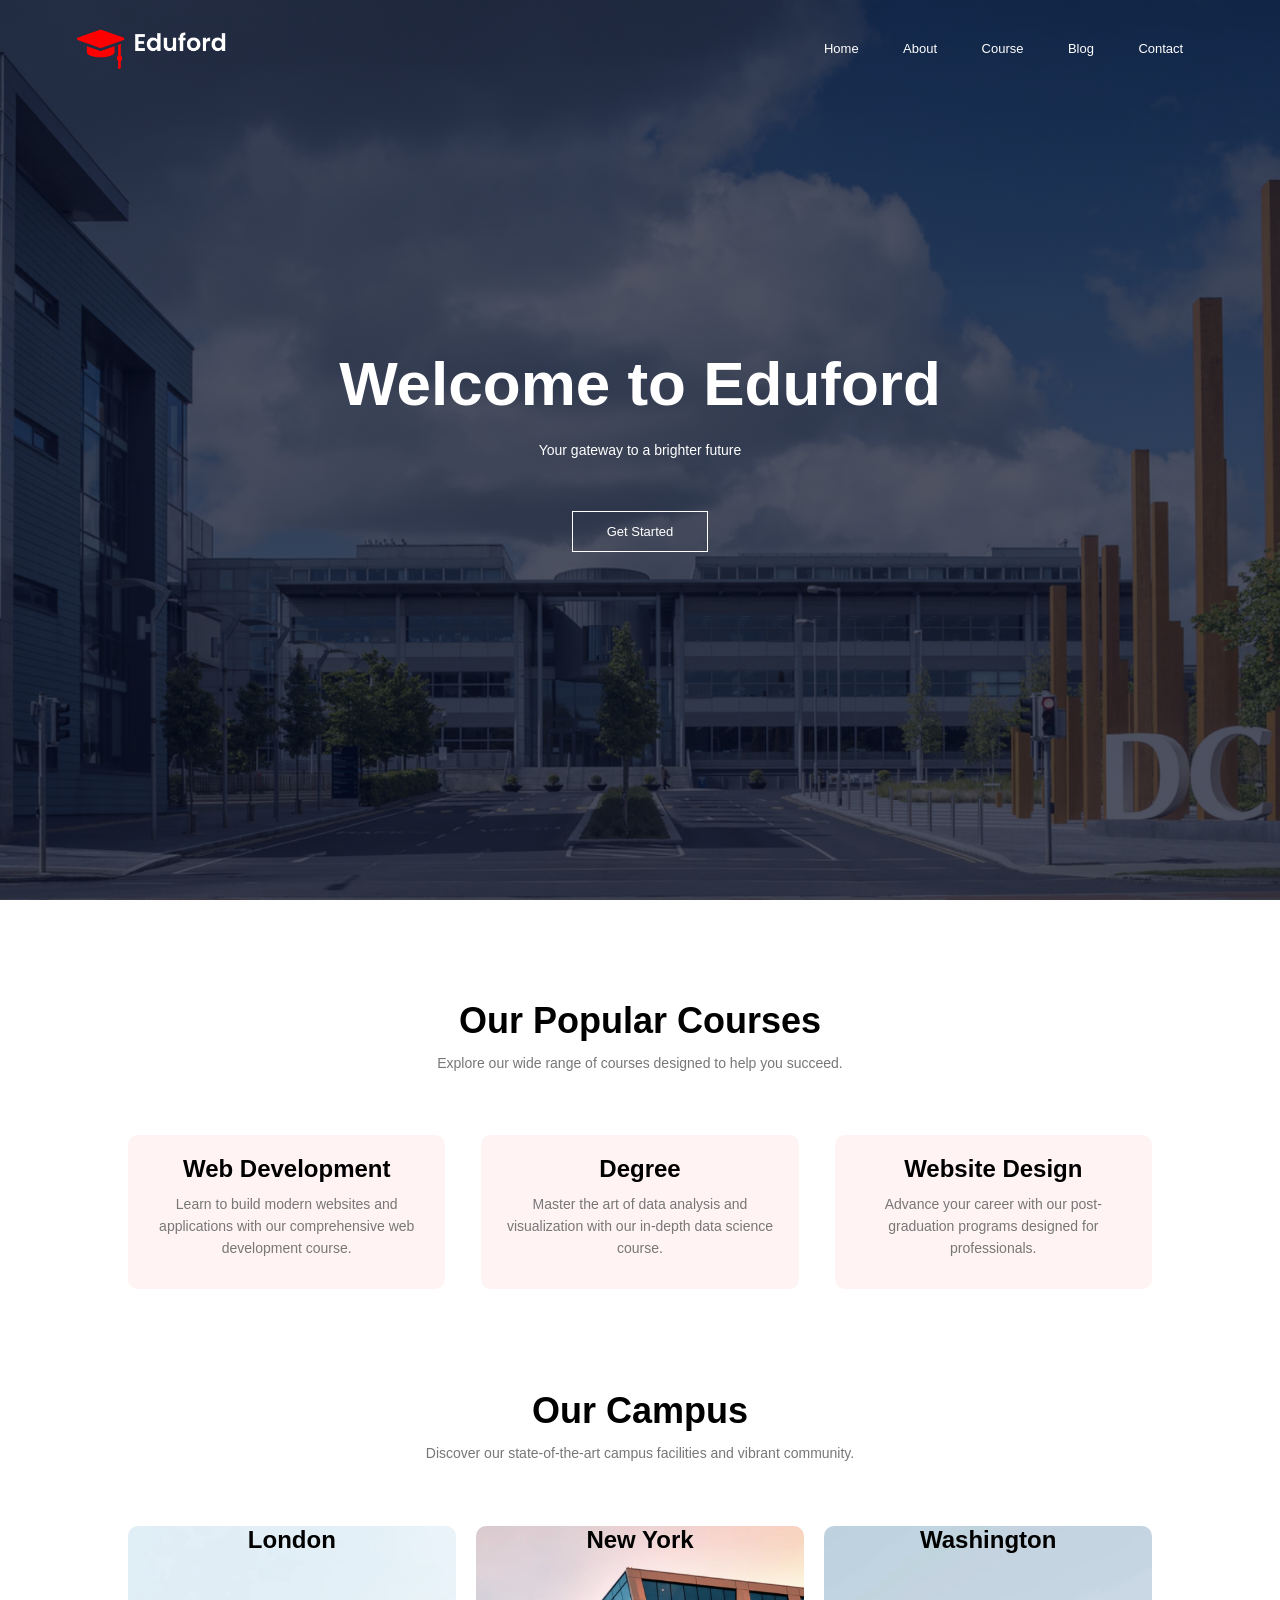
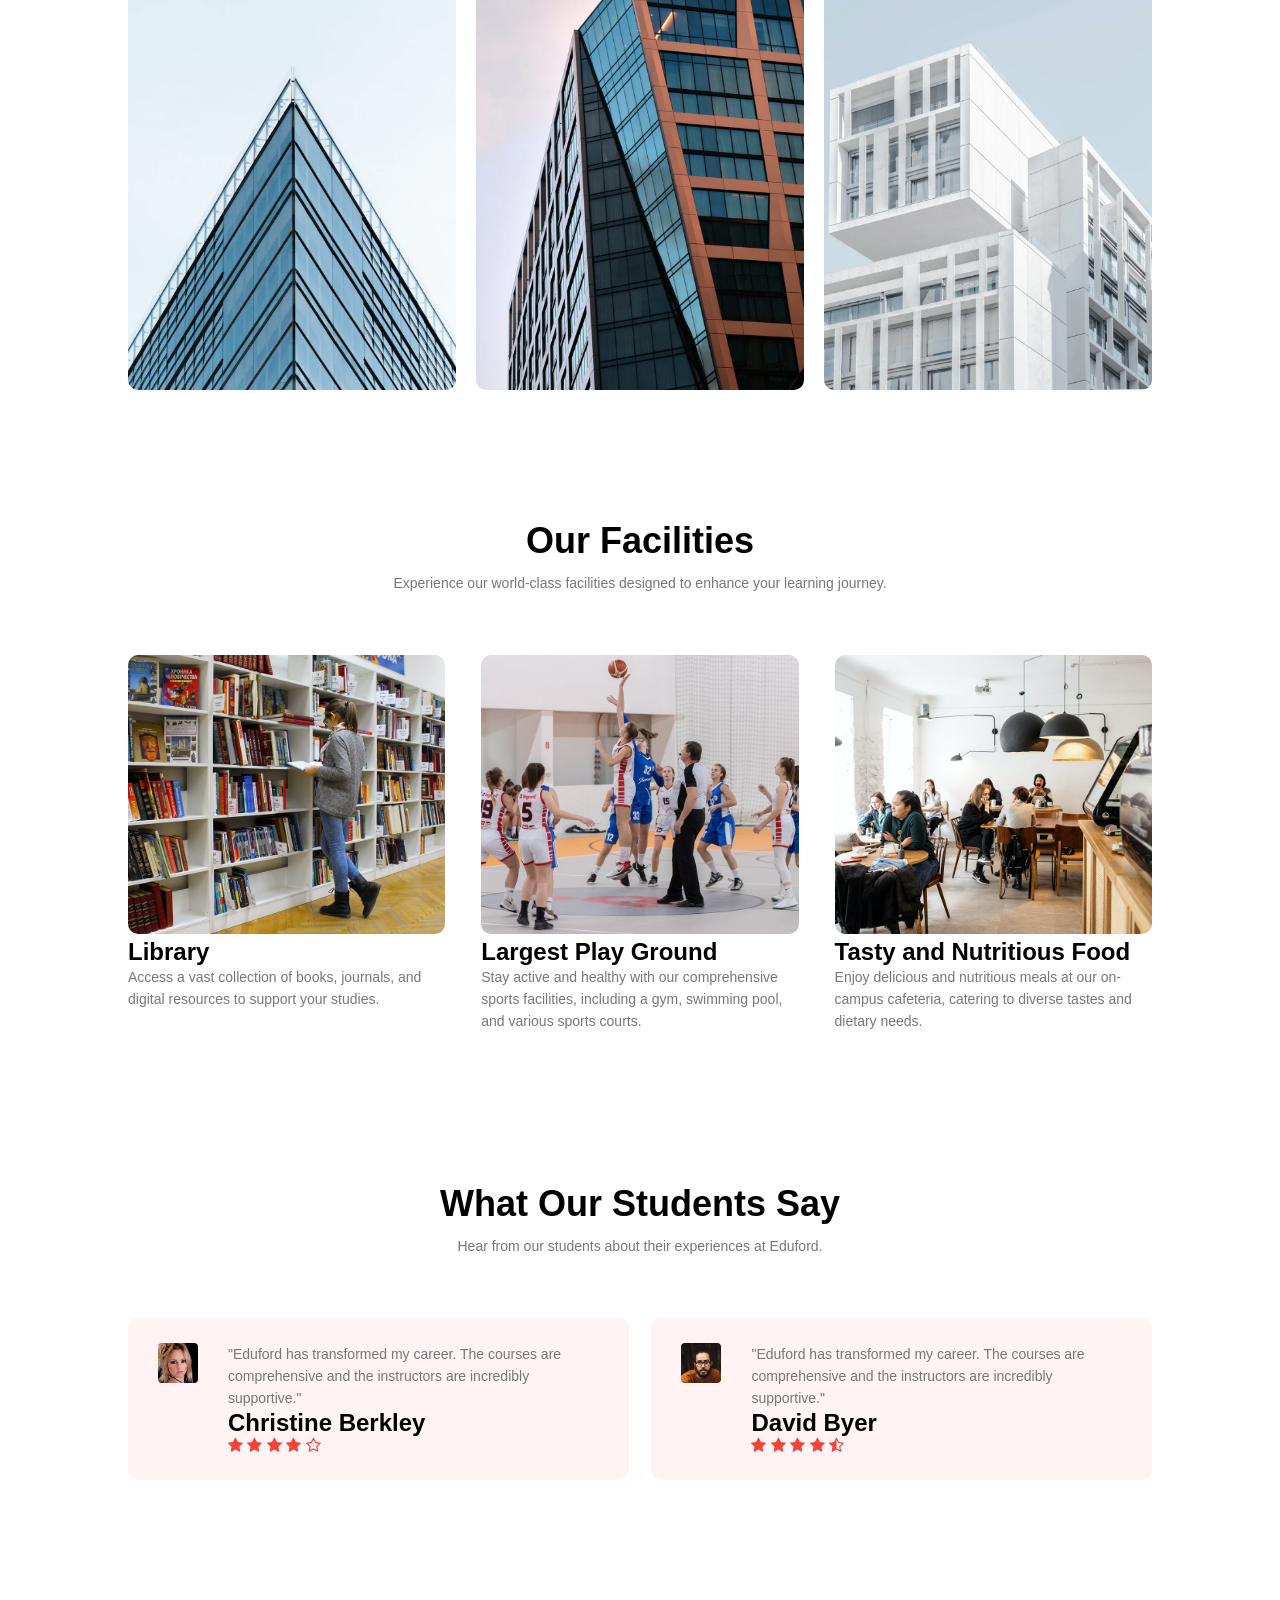
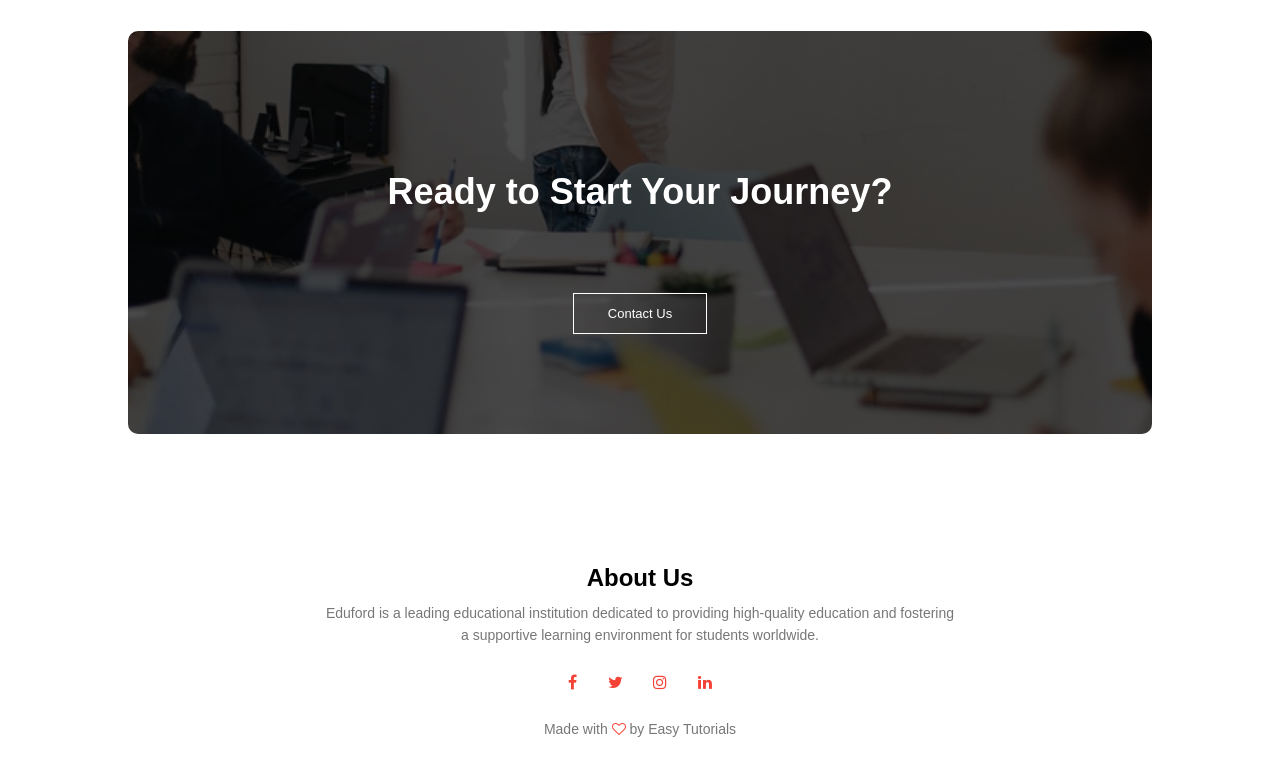
==== index.html @ f051ec17 "Add files via upload" ====
<!doctype html>
<html lang="en">
  <head>
    <meta charset="UTF-8" />
    <meta name="viewport" content="width=device-width, initial-scale=1.0" />
    <title>Eduford Website Design</title>
    <link rel="stylesheet" href="eduford.css" />
    <link
      rel="stylesheet"
      href="https://cdnjs.cloudflare.com/ajax/libs/font-awesome/4.7.0/css/font-awesome.min.css"
    />
  </head>
  <body>
    <!-- Header -->

    <section class="header">
      <nav>
        <a href="index.html"
          ><img src="images/logo.png" alt="Eduford Logo"
        /></a>
        <div class="nav-links" id="nav-links">
          <i class="fa fa-times" onclick="hideMenu()"></i>
          <ul>
            <li><a href="index.html">Home</a></li>
            <li><a href="about.html">About</a></li>
            <li><a href="course.html">Course</a></li>
            <li><a href="blog.html">Blog</a></li>
            <li><a href="contact.html">Contact</a></li>
          </ul>
        </div>
        <i class="fa fa-bars" onclick="showMenu()"></i>
      </nav>
      <div class="text-box">
        <h1>Welcome to Eduford</h1>
        <p>Your gateway to a brighter future</p>
        <a href="" class="hero-btn">Get Started</a>
      </div>
    </section>

    <!-- Course Section -->

    <section class="course">
      <h1>Our Popular Courses</h1>
      <p>Explore our wide range of courses designed to help you succeed.</p>
      <div class="row">
        <div class="course-col">
          <h2>Web Development</h2>
          <p>
            Learn to build modern websites and applications with our
            comprehensive web development course.
          </p>
        </div>
        <div class="course-col">
          <h2>Degree</h2>
          <p>
            Master the art of data analysis and visualization with our in-depth
            data science course.
          </p>
        </div>
        <div class="course-col">
          <h2>Website Design</h2>
          <p>
            Advance your career with our post-graduation programs designed for
            professionals.
          </p>
        </div>
      </div>
    </section>

    <!-- Our campus -->

    <section class="campus">
      <h1>Our Campus</h1>
      <p>
        Discover our state-of-the-art campus facilities and vibrant community.
      </p>
      <div class="row">
        <div class="campus-col">
          <img src="images/london.png" alt="London Campus Building" />
          <div class="layer">
            <h2>London</h2>
          </div>
        </div>
        <div class="campus-col">
          <img src="images/newyork.png" alt="New York Campus Building" />
          <div class="layer">
            <h2>New York</h2>
          </div>
        </div>
        <div class="campus-col">
          <img src="images/washington.png" alt="Washington Campus Building" />
          <div class="layer">
            <h2>Washington</h2>
          </div>
        </div>
      </div>
    </section>

    <!-- Facilites-->
    <section class="facilities">
      <h1>Our Facilities</h1>
      <p>
        Experience our world-class facilities designed to enhance your learning
        journey.
      </p>
      <div class="row">
        <div class="facilities-col">
          <img src="images/library.png" alt="Library" />
          <h2>Library</h2>
          <p>
            Access a vast collection of books, journals, and digital resources
            to support your studies.
          </p>
        </div>
        <div class="facilities-col">
          <img src="images/basketball.png" alt="Basketball Court" />
          <h2>Largest Play Ground</h2>
          <p>
            Stay active and healthy with our comprehensive sports facilities,
            including a gym, swimming pool, and various sports courts.
          </p>
        </div>
        <div class="facilities-col">
          <img src="images/cafeteria.png" alt="Cafeteria" />
          <h2>Tasty and Nutritious Food</h2>
          <p>
            Enjoy delicious and nutritious meals at our on-campus cafeteria,
            catering to diverse tastes and dietary needs.
          </p>
        </div>
      </div>
    </section>

    <!--testimonials-->

    <section class="testimonials">
      <h1>What Our Students Say</h1>
      <p>Hear from our students about their experiences at Eduford.</p>
      <div class="row">
        <div class="testimonials-col">
          <img src="images/user1.jpg" alt="User 1" />
          <div>
            <p>
              "Eduford has transformed my career. The courses are comprehensive
              and the instructors are incredibly supportive."
            </p>
            <h2>Christine Berkley</h2>
            <i class="fa fa-star"></i>
            <i class="fa fa-star"></i>
            <i class="fa fa-star"></i>
            <i class="fa fa-star"></i>
            <i class="fa fa-star-o"></i>
          </div>
        </div>
        <div class="testimonials-col">
          <img src="images/user2.jpg" alt="User 2" />
          <div>
            <p>
              "Eduford has transformed my career. The courses are comprehensive
              and the instructors are incredibly supportive."
            </p>
            <h2>David Byer</h2>
            <i class="fa fa-star"></i>
            <i class="fa fa-star"></i>
            <i class="fa fa-star"></i>
            <i class="fa fa-star"></i>
            <i class="fa fa-star-half-o"></i>
          </div>
        </div>
      </div>
    </section>

    <!-- Call To Action-->

    <section class="cta">
      <h1>Ready to Start Your Journey?</h1>
      <a href="" class="hero-btn">Contact Us</a>
    </section>

    <!--Footer-->

    <section class="footer">
      <h2>About Us</h2>
      <p>
        Eduford is a leading educational institution dedicated to providing
        high-quality education and fostering <br />a supportive learning
        environment for students worldwide.
      </p>
      <div class="icons">
        <i class="fa fa-facebook"></i>
        <i class="fa fa-twitter"></i>
        <i class="fa fa-instagram"></i>
        <i class="fa fa-linkedin"></i>
      </div>
      <p>Made with <i class="fa fa-heart-o"></i> by Easy Tutorials</p>
    </section>

    <!-- JavaScript for Toggle Menu -->
    <script>
      var navLinks = document.getElementById("nav-links");

      function showMenu() {
        navLinks.style.right = "0";
      }

      function hideMenu() {
        navLinks.style.right = "-200px";
      }
    </script>
  </body>
</html>
---- eduford.css ----
* {
  margin: 0;
  padding: 0;
  font-family: poppins, sans-serif;
}
.header {
  min-height: 100vh;
  width: 100%;
  background-image:
    linear-gradient(rgba(4, 9, 30, 0.7), rgba(4, 9, 30, 0.7)),
    url("images/banner.png");
  background-position: center;
  background-size: cover;
  position: relative;
}
nav {
  display: flex;
  padding: 2% 6%;
  justify-content: space-between;
  align-items: center;
}
nav img {
  width: 150px;
}
.nav-links {
  flex: 1;
  text-align: right;
}
.nav-links ul li {
  display: inline-block;
  list-style: none;
  padding: 8px 20px;
  position: relative;
}
.nav-links ul li a {
  color: #fff;
  text-decoration: none;
  font-size: 13px;
}
.nav-links ul li::after {
  content: "";
  width: 0%;
  height: 2px;
  background: #f44336;
  display: block;
  margin: auto;
  transition: 0.5s;
}
.nav-links ul li:hover::after {
  width: 100%;
}
.text-box {
  width: 90%;
  color: #fff;
  position: absolute;
  top: 50%;
  left: 50%;
  transform: translate(-50%, -50%);
  text-align: center;
}
.text-box h1 {
  font-size: 62px;
}
.text-box p {
  font-size: 14px;
  margin: 10px 0 40px;
  color: #fff;
}
.hero-btn {
  display: inline-block;
  text-decoration: none;
  color: #fff;
  border: 1px solid #ffffff;
  padding: 12px 34px;
  font-size: 13px;
  background: transparent;
  position: relative;
  cursor: pointer;
}
.hero-btn:hover {
  background-color: #f44336;
  border: 1px solid #f44336;
  transition: 1s;
}

nav .fa {
  display: none;
}

@media (max-width: 700px) {
  .text-box h1 {
    font-size: 20px;
  }
  .nav-links ul li {
    display: block;
  }
  .nav-links {
    position: fixed;
    background: #f44336;
    width: 200px;
    height: 100vh;
    top: 0;
    right: -200px;
    text-align: left;
    z-index: 2;
    transition: 1s;
  }
  nav .fa {
    display: block;
    color: #fff;
    margin: 10px;
    font-size: 22px;
    cursor: pointer;
  }
  .nav-links ul {
    padding: 30px;
  }
}
/*----- course -----*/
.course {
  width: 80%;
  padding-top: 100px;
  margin: auto;
  text-align: center;
}
h1 {
  font-size: 36px;
  font-size: 600;
}
p {
  color: #777;
  font-size: 14px;
  font-weight: 300;
  line-height: 22px;
  padding: 10px;
}
.row {
  display: flex;
  justify-content: space-between;
  margin-top: 5%;
}
.course-col {
  flex-basis: 31%;
  background: #fff3f3;
  border-radius: 10px;
  margin-bottom: 5%;
  padding: 20px 12px;
  box-sizing: border-box;
  transition: 0.5s;
}
h3 {
  text-align: center;
  font-weight: 600;
  margin: 10px 0;
}
.course-col:hover {
  box-shadow: 0 0 20px 0px rgba(0, 0, 0, 0.2);
}
@media (max-width: 700px) {
  .row {
    flex-direction: column;
  }
}
/*-------campus-------*/
.campus {
  width: 80%;
  margin: auto;
  padding-top: 50px;
  text-align: center;
}
.campus-col {
  flex-basis: 32%;
  border-radius: 10px;
  margin-bottom: 30px;
  position: relative;
  overflow: hidden;
}
.campus-col img {
  width: 100%;
  display: block;
}
.layer {
  background: transparent;
  height: 100%;
  width: 100%;
  position: absolute;
  top: 0;
  left: 0;
  transition: 0.5s;
}
.layer:hover {
  background: rgba(226, 0, 0, 0.7);
}
.layer h3 {
  width: 100%;
  font-weight: 500;
  color: #fff;
  font-size: 26px;
  bottom: 0;
  position: absolute;
  left: 50%;
  transform: translatex(-50%);
  opacity: 0;
  transition: 0.5s;
}
.layer:hover h3 {
  bottom: 49%;
  opacity: 1;
  transition: 0.5s;
}

/*-------facilities-------*/

.facilities {
  width: 80%;
  margin: auto;
  padding-top: 100px;
  text-align: center;
}
.facilities-col {
  flex-basis: 31%;
  border-radius: 10px;
  margin-bottom: 5%;
  text-align: left;
}
.facilities-col img {
  width: 100%;
  border-radius: 10px;
}
.facilities-col h3 {
  margin-top: 16px;
  margin-bottom: 15;
  text-align: left;
}
.facilities-col p {
  padding: 0;
}

/*-------testimonials-------*/

.testimonials {
  width: 80%;
  margin: auto;
  padding-top: 100px;
  text-align: center;
}
.testimonials-col {
  flex-basis: 44%;
  border-radius: 10px;
  margin-bottom: 5%;
  text-align: left;
  background: #fff3f3;
  padding: 25px;
  cursor: pointer;
  display: flex;
}
.testimonials-col img {
  height: 40px;
  margin-left: 5px;
  margin-right: 30px;
  border-radius: 10%;
}
.testimonials-col p {
  padding: 0;
}
.testimonials-col h3 {
  margin-top: 15px;
  text-align: left;
}
.testimonials-col .fa {
  color: #f44336;
}
@media (max-width: 700px) {
  .testimonials-col img {
    margin-left: 0px;
    margin-right: 15px;
  }
}

.cta {
  margin: 100px auto;
  width: 80%;
  background-image:
    linear-gradient(rgba(0, 0, 0, 0.7), rgba(0, 0, 0, 0.7)),
    url(images/banner2.jpg);
  background-position: center;
  border-radius: 10px;
  text-align: center;
  padding: 100px 0;
}
.cta h1 {
  color: #fff;
  padding: 40px;
  margin-bottom: 40px;
}

@media (max-width: 700px) {
  .cta h1 {
    font-size: 24px;
  }
}

/*-------footer-------*/

.footer {
  width: 100%;
  text-align: center;
  padding: 30px 0;
}
.footer h4 {
  margin-bottom: 25px;
  margin-top: 20px;
  font-weight: 600;
}
.icons .fa {
  color: #f44336;
  margin: 0 13px;
  cursor: pointer;
  padding: 18px 0;
}
.fa-heart-o {
  color: #f44336;
}

/*-------about us-------*/

.sub-header {
  height: 50vh;
  width: 100%;
  background-image:
    linear-gradient(rgba(4, 9, 30, 0.7), rgba(4, 9, 30, 0.7)),
    url("images/background.jpg");
  background-position: center;
  background-size: cover;
  text-align: center;
  color: #fff;
}
.sub-header h1 {
  margin-top: 100px;
}
.about-us {
  width: 80%;
  margin: auto;
  padding-top: 80px;
  padding-bottom: 50px;
}
.about-col {
  flex-basis: 48%;
  padding: 30px 2px;
}
.about-col img {
  width: 100%;
}
.about-col h1 {
  padding-top: 0;
}
.about-col p {
  padding: 15px 0 25px;
}
.red-btn {
  border: 1px solid #f44336;
  background: transparent;
  color: #f44336;
}
.red-btn:hover {
  color: #fff;
}

/*------- blog content-------*/

.blog-content {
  width: 80%;
  margin: auto;
  padding: 60px 0;
}
.blog-left {
  flex-basis: 65%;
}
.blog-left img {
  width: 100%;
}
.blog-left h2 {
  color: #222;
  font-weight: 600;
  margin: 30px 0;
}
.blog-left p {
  color: #999;
  padding: 0;
}
.blog-right {
  flex-basis: 32%;
}
.blog-right h3 {
  color: #fff;
  background: #f44336;
  padding: 7px 0;
  font-size: 16px;
  margin-bottom: 20px;
}
.blog-right div {
  display: flex;
  align-items: center;
  justify-content: space-between;
  color: #555;
  padding: 8px;
  box-sizing: border-box;
}
.comment-box {
  border: 1px solid #ccc;
  padding: 10px 20px;
  margin: 50px 0;
}
.comment-box h3 {
  text-align: left;
}
.comment-form input,
.comment-form textarea {
  width: 100%;
  padding: 10px;
  margin: 15px 0;
  box-sizing: border-box;
  border: none;
  outline: none;
  background: #f0f0f0;
}
.comment-form button {
  margin: 10px 0;
}
@media (max-width: 700px) {
  .sub-header h1 {
    font-size: 24px;
  }
}

/*------- contact us-------*/

.location {
  width: 80%;
  margin: auto;
  padding: 80px 0;
}
.location iframe {
  width: 100%;
}
.contact-us {
  width: 80%;
  margin: auto;
}
.contact-col {
  flex-basis: 48%;
  margin-bottom: 30px;
}
.contact-col div{
  display: flex;
  align-items: center;
  margin-bottom: 40px;
}
.contact-col div .fa {
  color: #f44336;
  margin-right: 30px;
  margin: 10px;
  font-size: 28px;
}
.contact-col div p {
  padding: 0;
}
.contact-col div h5 {
  font-size: 20px;
  margin-bottom: 5px;
  color: #555;
  font-weight: 400;
}
.contact-col input, .contact-col textarea {
  width: 100%;
  padding: 15px;
  margin-bottom: 17px;
  outline: none;
  border: 1px solid #ccc;
  box-sizing: border-box;
}
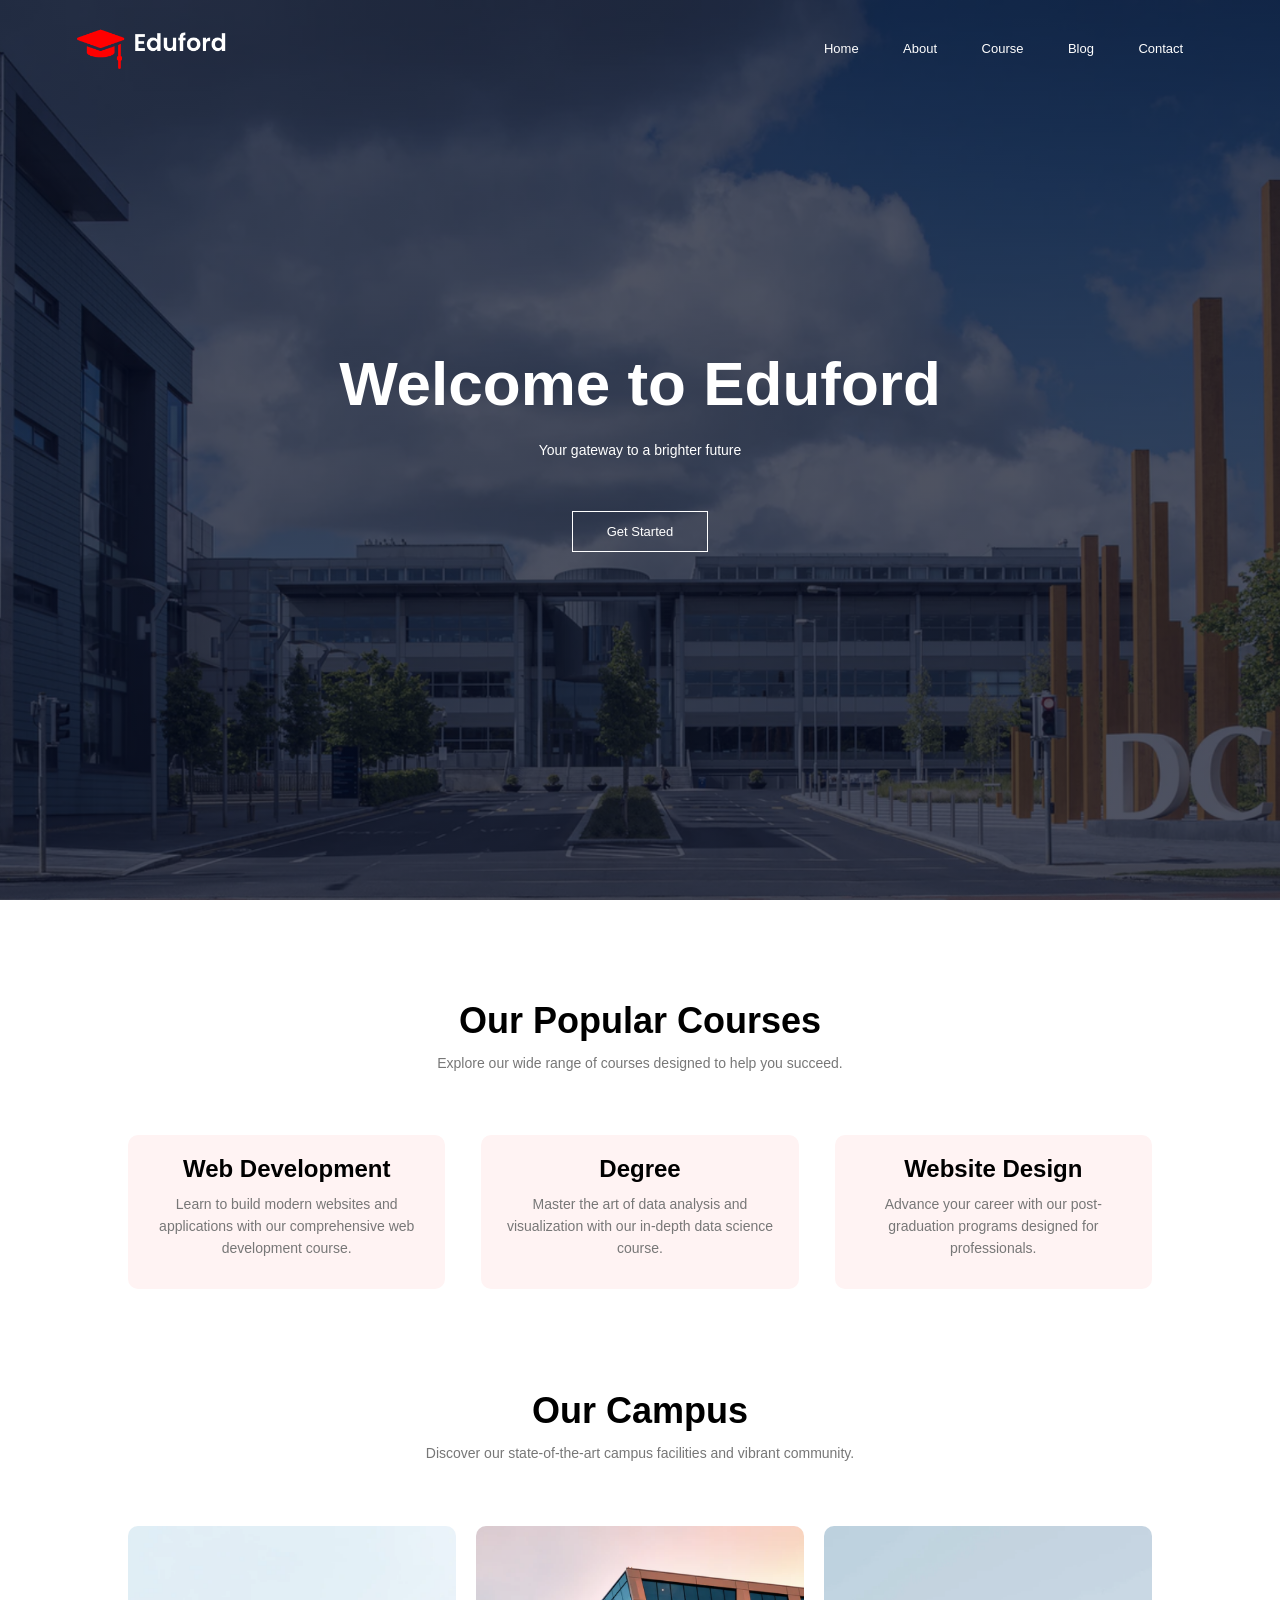
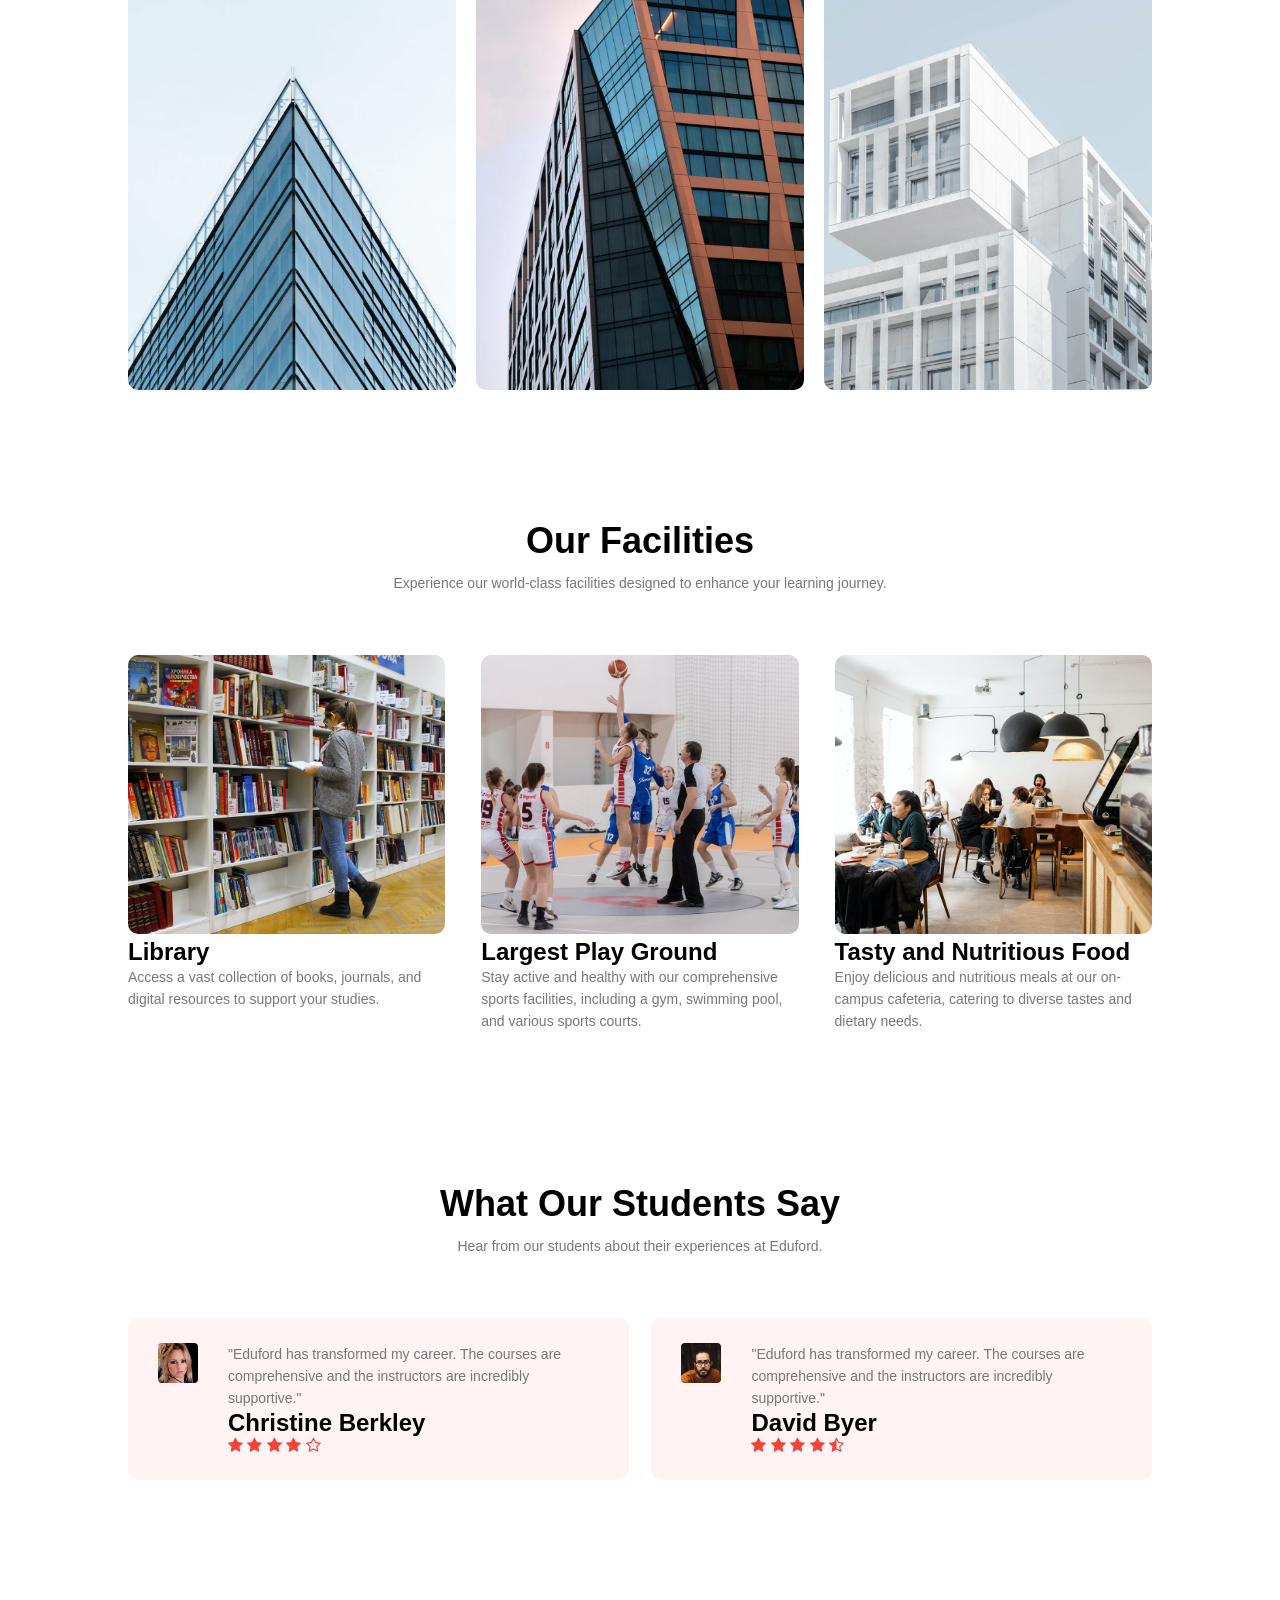
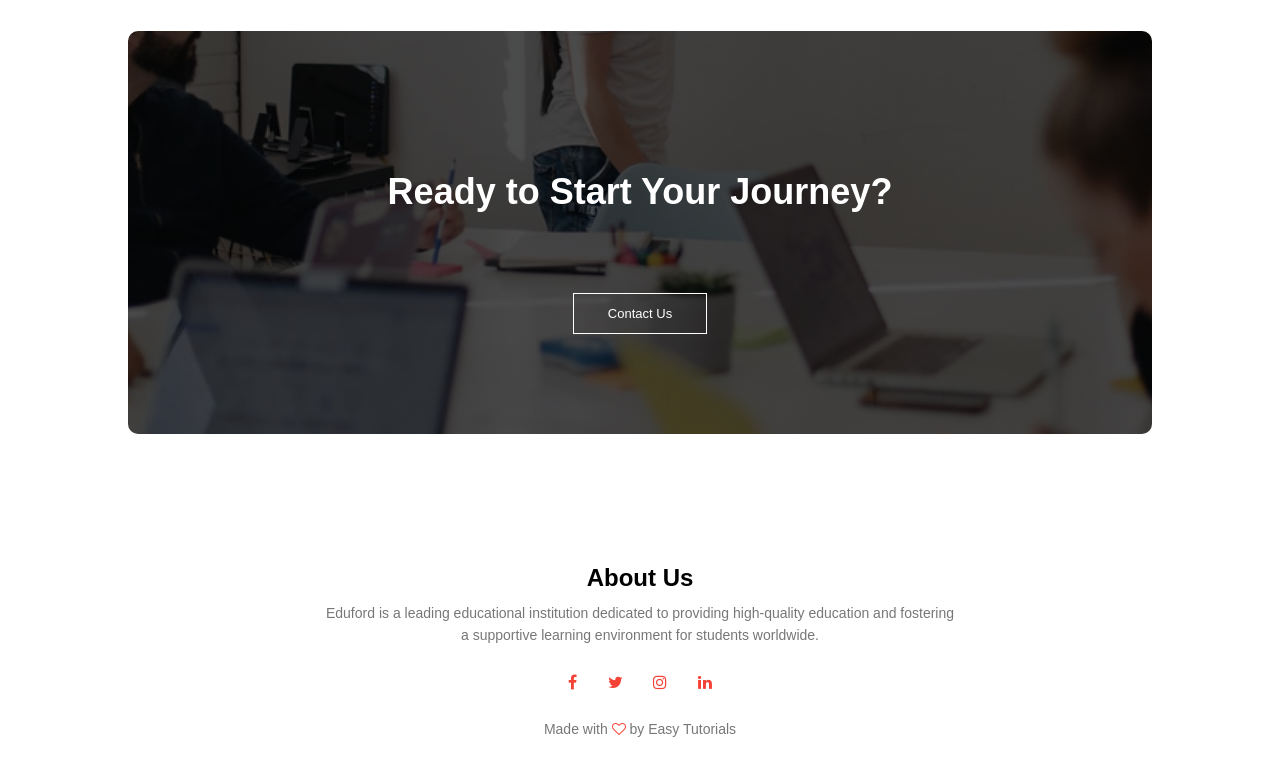
==== commit cb759440: "Fix HTML encoding issues in index.html" ====
--- a/index.html
+++ b/index.html
@@ -1,23 +1,21 @@
 <!doctype html>
 <html lang="en">
   <head>
-    <meta charset="UTF-8" />
-    <meta name="viewport" content="width=device-width, initial-scale=1.0" />
+    <meta charset="UTF-8">
+    <meta name="viewport" content="width=device-width, initial-scale=1.0">
     <title>Eduford Website Design</title>
-    <link rel="stylesheet" href="eduford.css" />
+    <link rel="stylesheet" href="eduford.css">
     <link
       rel="stylesheet"
-      href="https://cdnjs.cloudflare.com/ajax/libs/font-awesome/4.7.0/css/font-awesome.min.css"
-    />
+      href="https://cdnjs.cloudflare.com/ajax/libs/font-awesome/4.7.0/css/font-awesome.min.css">
   </head>
   <body>
     <!-- Header -->
 
     <section class="header">
       <nav>
-        <a href="index.html"
-          ><img src="images/logo.png" alt="Eduford Logo"
-        /></a>
+        <a href="index.html">
+          <img src="images/logo.png" alt="Eduford Logo"></a>
         <div class="nav-links" id="nav-links">
           <i class="fa fa-times" onclick="hideMenu()"></i>
           <ul>
@@ -76,21 +74,21 @@
       </p>
       <div class="row">
         <div class="campus-col">
-          <img src="images/london.png" alt="London Campus Building" />
+          <img src="images/london.png" alt="London Campus Building">
           <div class="layer">
-            <h2>London</h2>
+            <h3>London</h3>
           </div>
         </div>
         <div class="campus-col">
-          <img src="images/newyork.png" alt="New York Campus Building" />
+          <img src="images/newyork.png" alt="New York Campus Building">
           <div class="layer">
-            <h2>New York</h2>
+            <h3>New York</h3>
           </div>
         </div>
         <div class="campus-col">
-          <img src="images/washington.png" alt="Washington Campus Building" />
+          <img src="images/washington.png" alt="Washington Campus Building">
           <div class="layer">
-            <h2>Washington</h2>
+            <h3>Washington</h3>
           </div>
         </div>
       </div>
@@ -105,7 +103,7 @@
       </p>
       <div class="row">
         <div class="facilities-col">
-          <img src="images/library.png" alt="Library" />
+          <img src="images/library.png" alt="Library">
           <h2>Library</h2>
           <p>
             Access a vast collection of books, journals, and digital resources
@@ -113,7 +111,7 @@
           </p>
         </div>
         <div class="facilities-col">
-          <img src="images/basketball.png" alt="Basketball Court" />
+          <img src="images/basketball.png" alt="Basketball Court">
           <h2>Largest Play Ground</h2>
           <p>
             Stay active and healthy with our comprehensive sports facilities,
@@ -121,7 +119,7 @@
           </p>
         </div>
         <div class="facilities-col">
-          <img src="images/cafeteria.png" alt="Cafeteria" />
+          <img src="images/cafeteria.png" alt="Cafeteria">
           <h2>Tasty and Nutritious Food</h2>
           <p>
             Enjoy delicious and nutritious meals at our on-campus cafeteria,
@@ -138,7 +136,7 @@
       <p>Hear from our students about their experiences at Eduford.</p>
       <div class="row">
         <div class="testimonials-col">
-          <img src="images/user1.jpg" alt="User 1" />
+          <img src="images/user1.jpg" alt="User 1">
           <div>
             <p>
               "Eduford has transformed my career. The courses are comprehensive
@@ -153,7 +151,7 @@
           </div>
         </div>
         <div class="testimonials-col">
-          <img src="images/user2.jpg" alt="User 2" />
+          <img src="images/user2.jpg" alt="User 2">
           <div>
             <p>
               "Eduford has transformed my career. The courses are comprehensive
@@ -183,7 +181,7 @@
       <h2>About Us</h2>
       <p>
         Eduford is a leading educational institution dedicated to providing
-        high-quality education and fostering <br />a supportive learning
+        high-quality education and fostering <br>a supportive learning
         environment for students worldwide.
       </p>
       <div class="icons">
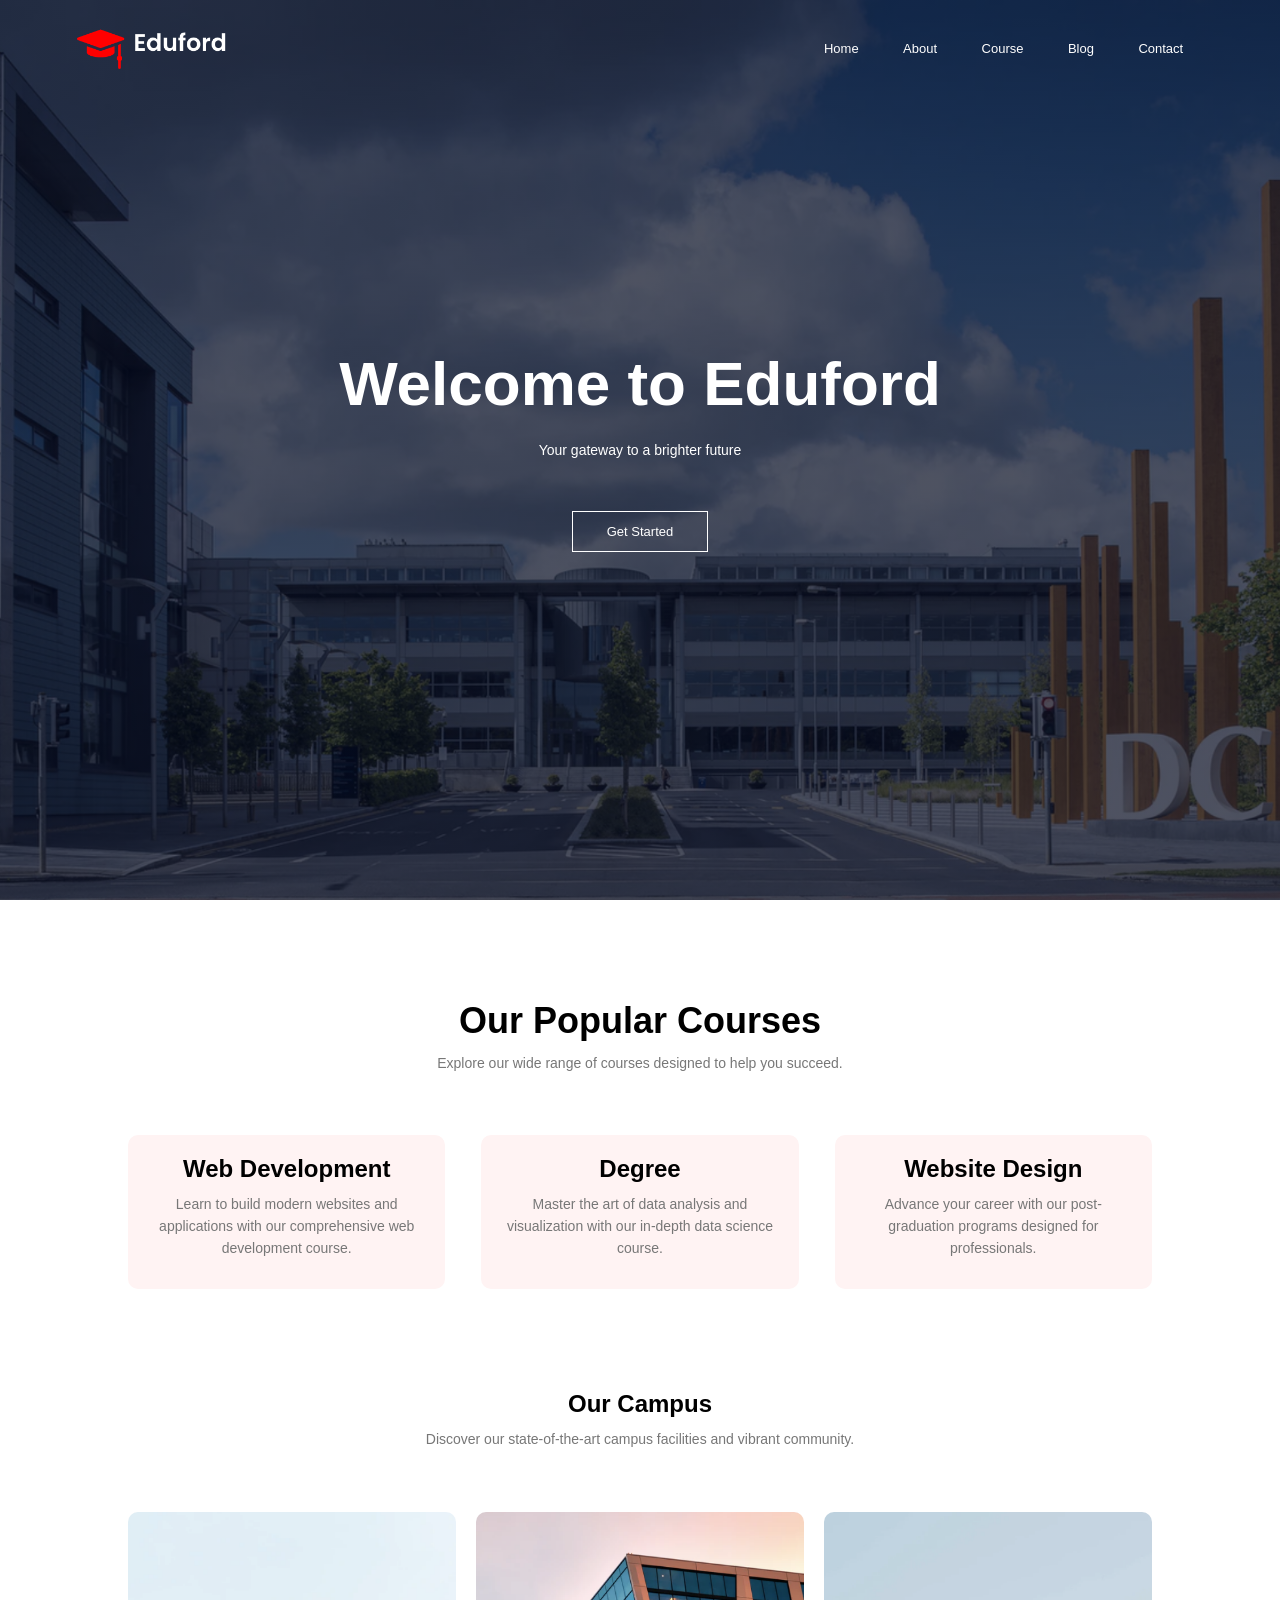
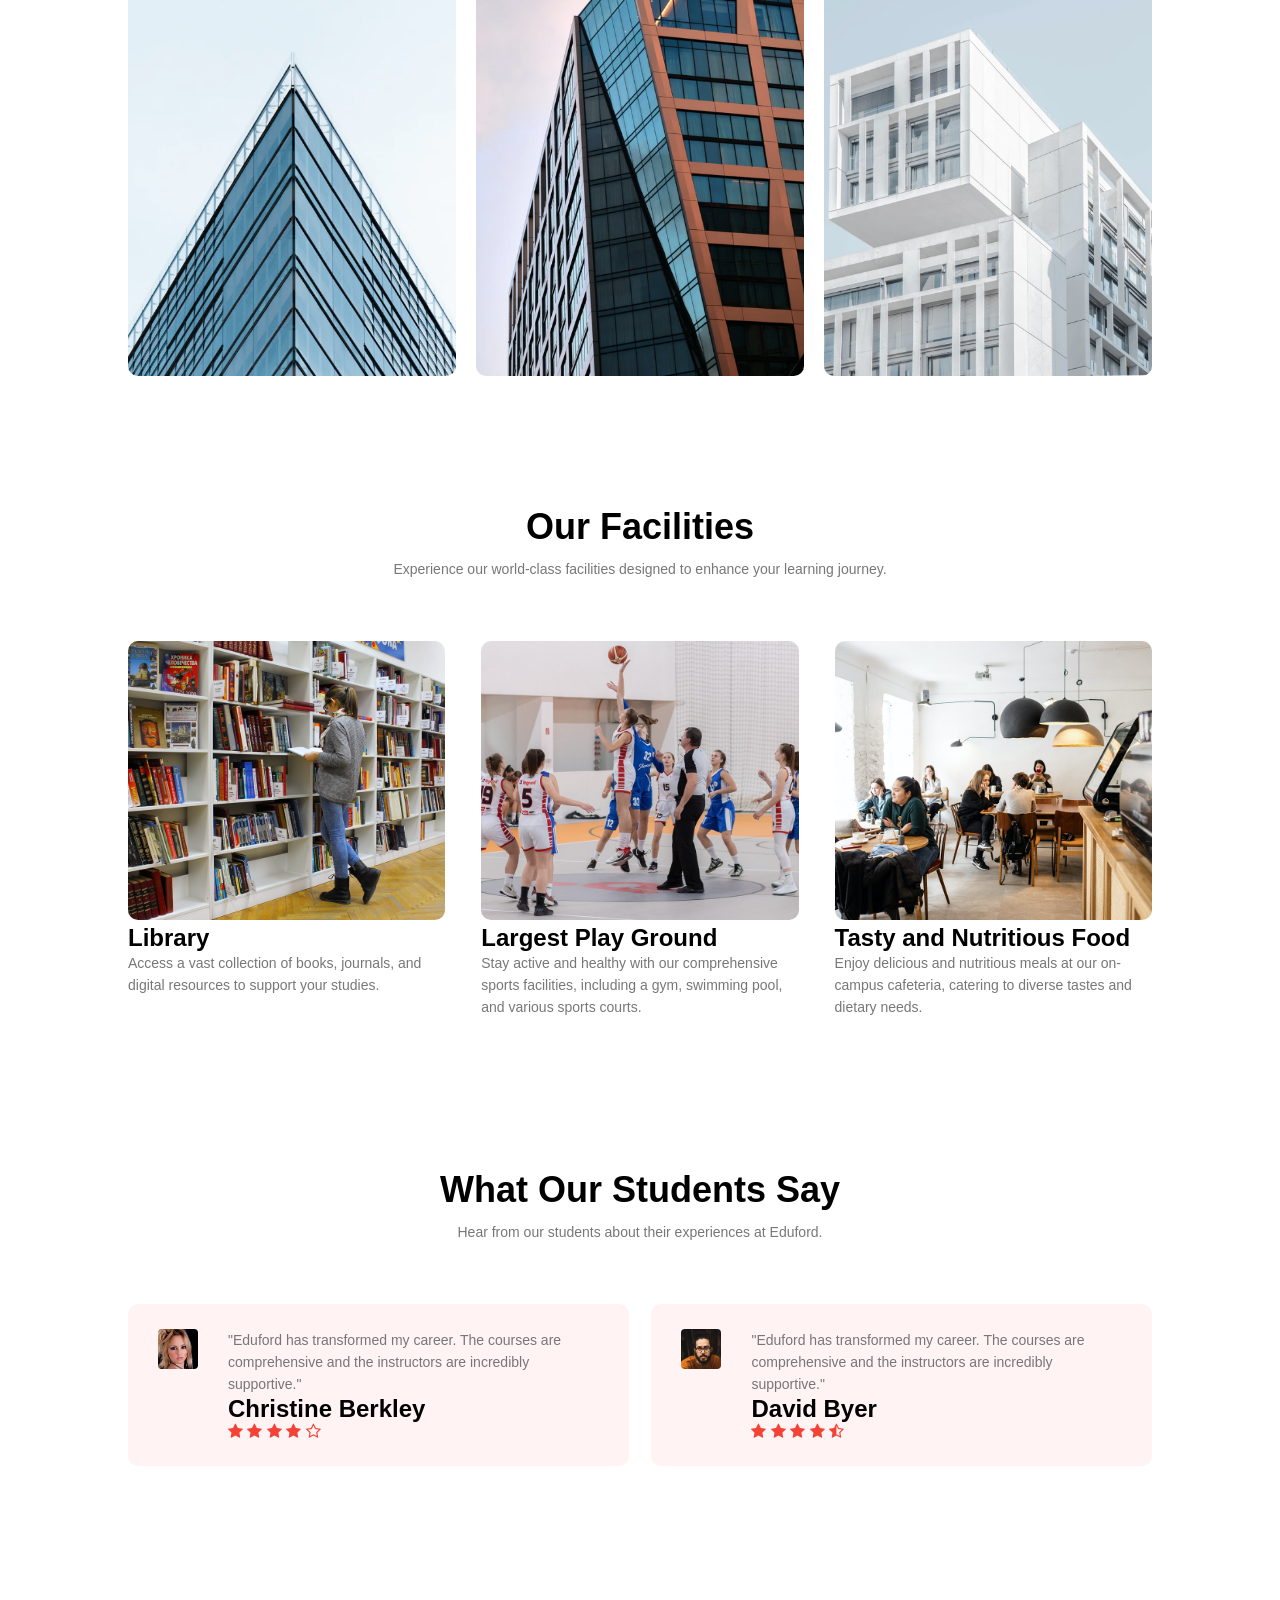
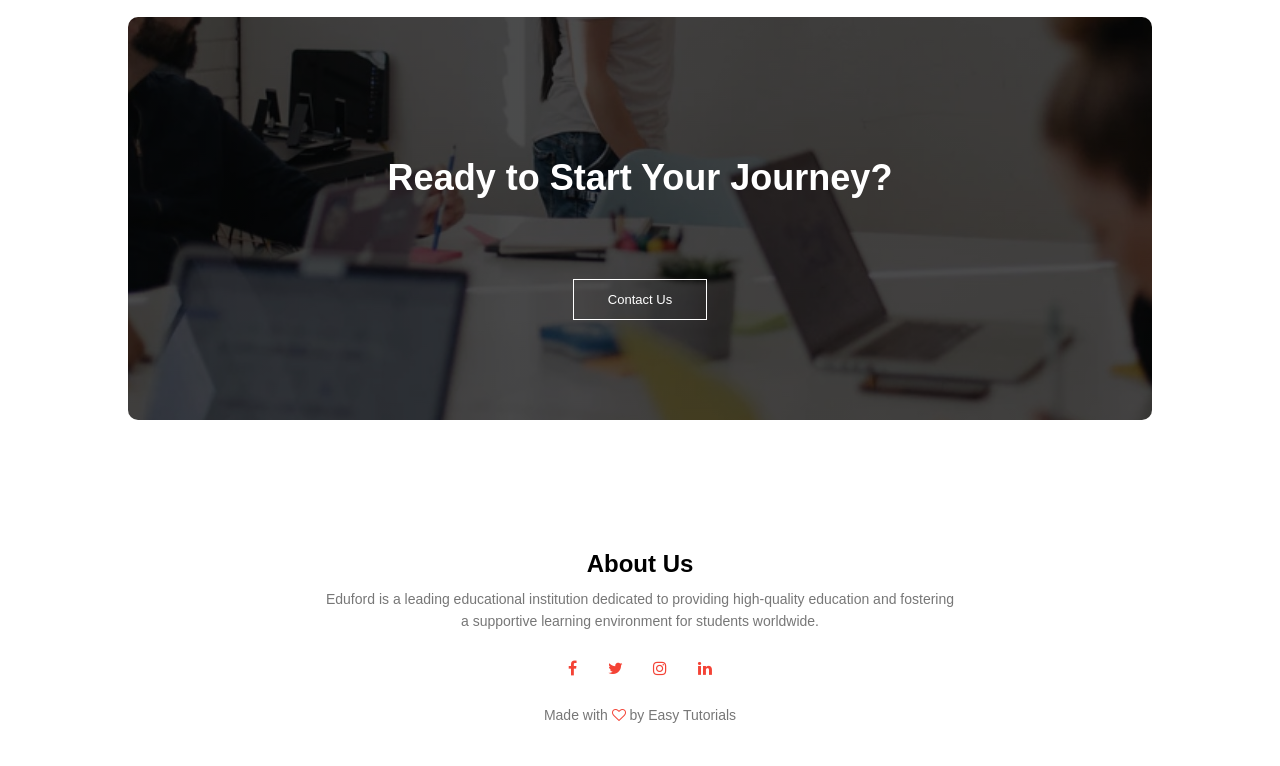
==== commit b9842493: "Fix HTML encoding issues and improve structure The HTML structure has been updated to correct the en" ====
--- a/index.html
+++ b/index.html
@@ -68,7 +68,7 @@
     <!-- Our campus -->
 
     <section class="campus">
-      <h1>Our Campus</h1>
+      <h2 calss="ourcampus">Our Campus</h2>
       <p>
         Discover our state-of-the-art campus facilities and vibrant community.
       </p>
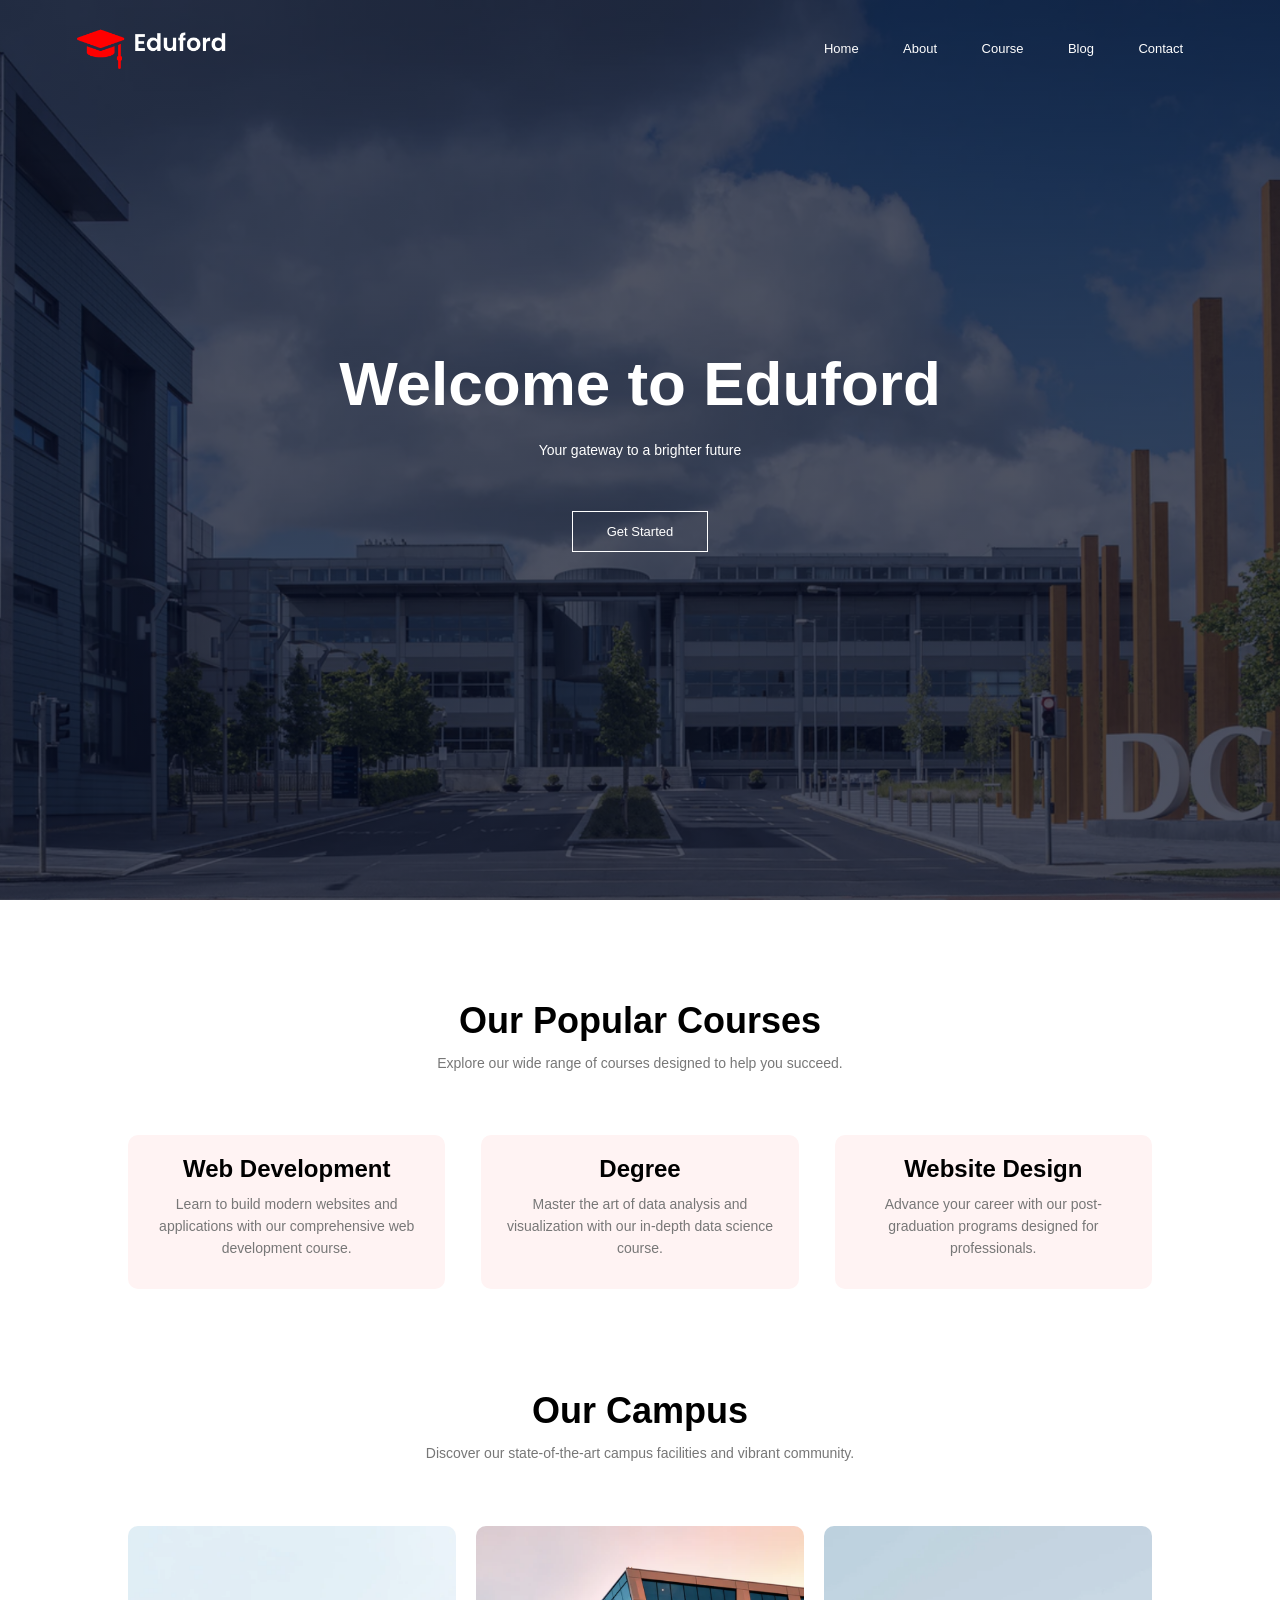
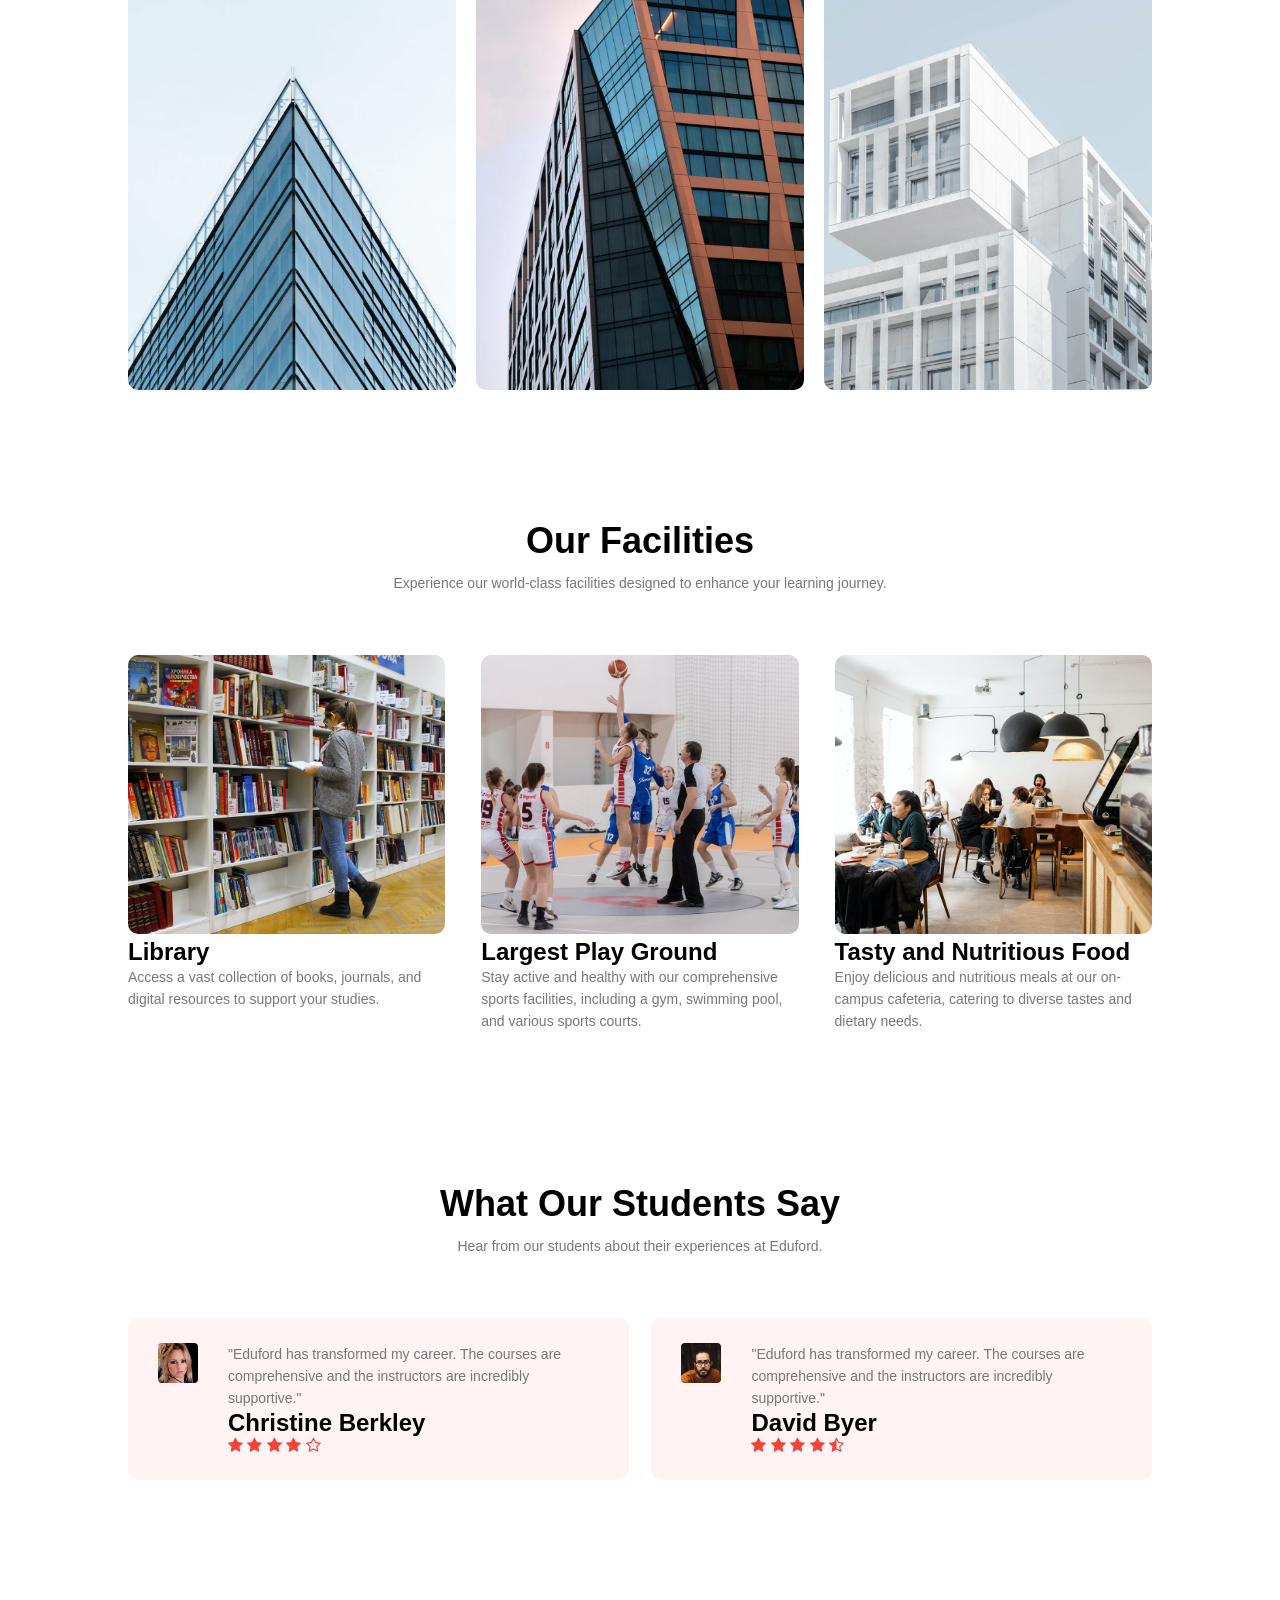
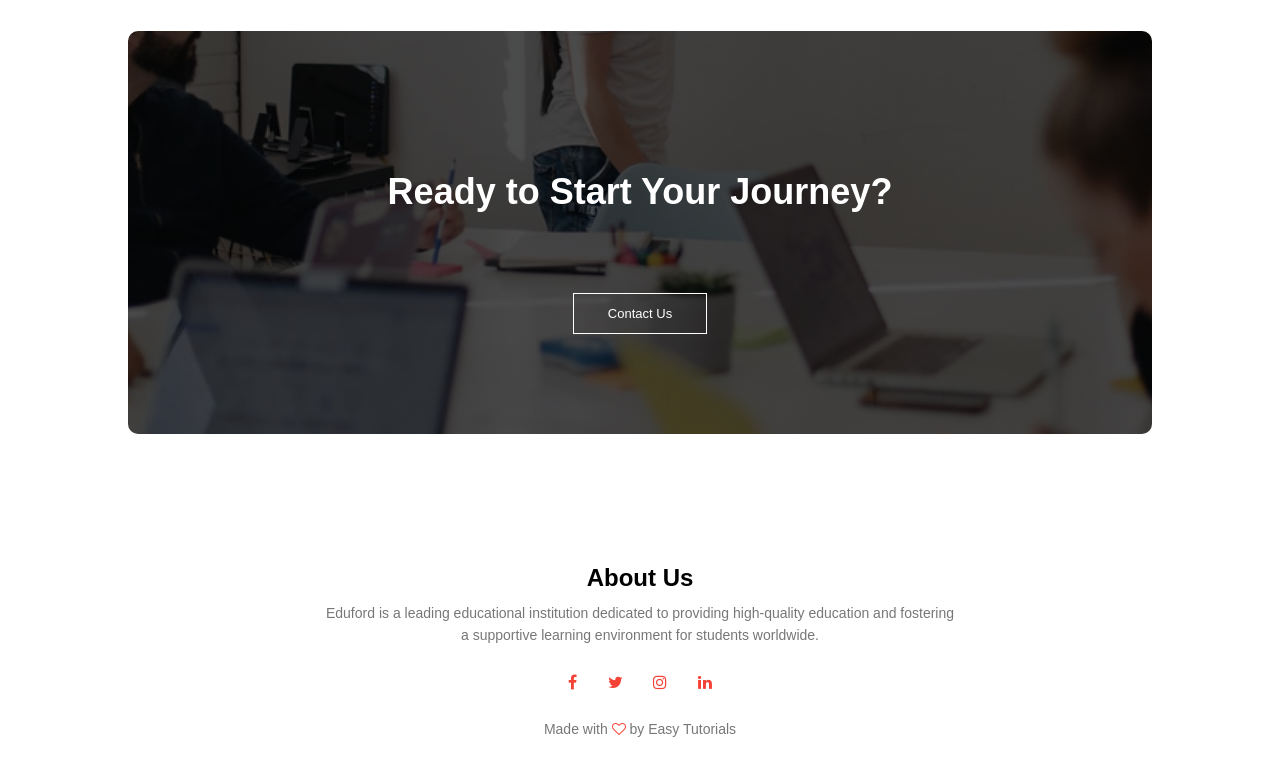
==== commit 109cbeee: "Add files via upload" ====
--- a/index.html
+++ b/index.html
@@ -68,7 +68,7 @@
     <!-- Our campus -->
 
     <section class="campus">
-      <h2 calss="ourcampus">Our Campus</h2>
+      <h2 class="ourcampus">Our Campus</h2>
       <p>
         Discover our state-of-the-art campus facilities and vibrant community.
       </p>
--- a/eduford.css
+++ b/eduford.css
@@ -3,6 +3,7 @@
   padding: 0;
   font-family: poppins, sans-serif;
 }
+/*------- header -----*/
 .header {
   min-height: 100vh;
   width: 100%;
@@ -168,6 +169,10 @@
   padding-top: 50px;
   text-align: center;
 }
+.ourcampus {
+  font-size: 36px;
+  font-weight: 600;
+}
 .campus-col {
   flex-basis: 32%;
   border-radius: 10px;
